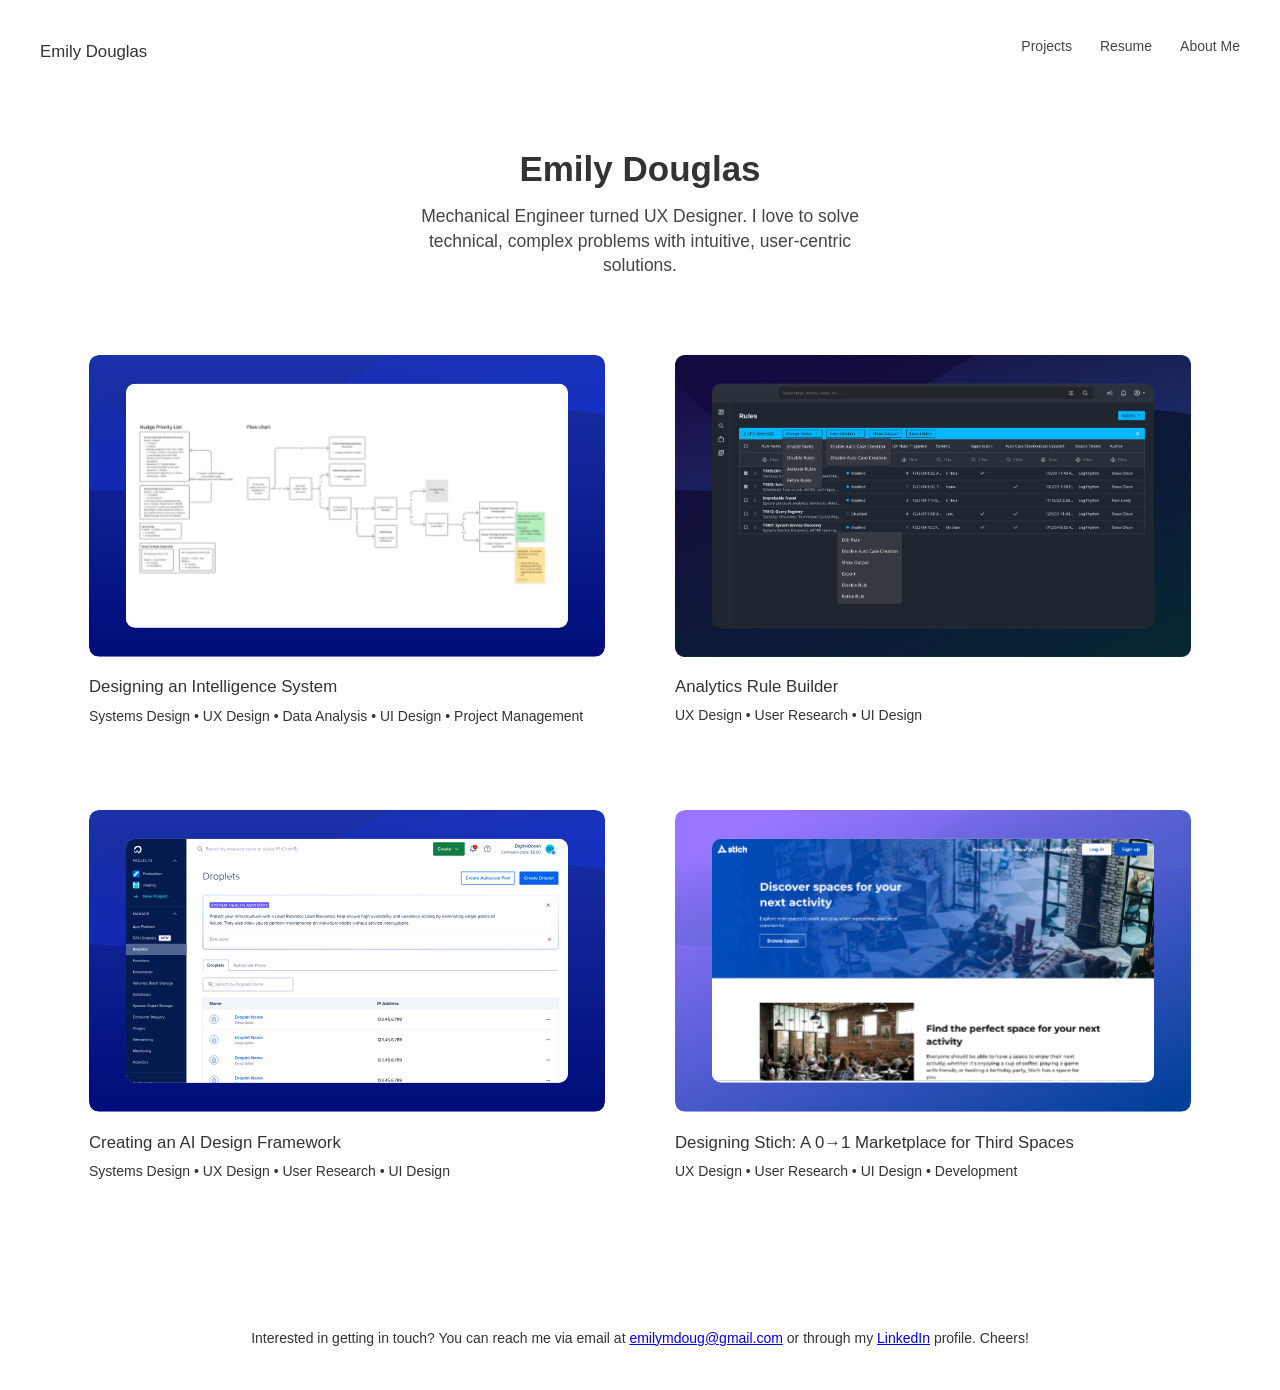
==== index.html @ 31e17107 "stich updates" ====
<!DOCTYPE html>
<html lang="en">
<head>
    <meta charset="UTF-8">
    <meta name="viewport" content="width=device-width, initial-scale=1.0">
    <title>Emily Douglas - Portfolio</title>
    <link rel="stylesheet" href="styles.css">
    <link rel="icon" type="image/svg+xml" href="./images/Favicon.svg">

</head>
<body>
    <header>
        <nav>
            <h4>Emily Douglas</h4>
            <ul>
                <li><a href="index.html">Projects</a></li>
                <li><a href="resume.pdf" target="_blank">Resume</a></li>
                <li><a href="about.html">About Me</a></li>
            </ul>
        </nav>
    </header>

    <div class="hero">
        <h1>Emily Douglas</h1>
        <p>Mechanical Engineer turned UX Designer. I love to solve technical, complex problems with intuitive, user-centric solutions.</p>
    </div>

    <main>
        <section class="projects">
            <div class="project-grid">
                <a href="scalers.html" class="card-link">
                    <div class="project-card">
                        <img src="./images/scalers.svg" alt="UI design of scalers nudge">
                        <h4>Designing an Intelligence System</h4>
                        <p>Systems Design • UX Design • Data Analysis • UI Design • Project Management</p>
                    </div>
                </a>
                
                <a href="analytics-user-research.html" class="card-link">
                    <div class="project-card">
                        <img src="./images/analytics research.png" alt="Analytics Rule Builder">
                        <h4>Analytics Rule Builder</h4>
                        <p>UX Design • User Research • UI Design</p>
                    </div>
                </a>

                <a href="AI design system.html" class="card-link">
                    <div class="project-card">
                        <img src="./images/AI framework.svg" alt="Threat Intel Feeds">
                        <h4>Creating an AI Design Framework</h4>
                        <p>Systems Design • UX Design • User Research • UI Design</p>
                    </div>
                </a>
               
                <a href="stich-spaces.html" class="card-link">
                    <div class="project-card">
                        <img src="./images/stich thumbnail.svg" alt="Stich Spaces">
                        <h4>Designing Stich: A 0→1 Marketplace for Third Spaces</h4>
                        <p>UX Design • User Research • UI Design • Development</p>
                    </div>
                </a>
                 
                
                
                
            </div>
        </section>
    </main>

    <footer>
        <p>Interested in getting in touch? You can reach me via email at <a href="mailto:emilymdoug@gmail.com">emilymdoug@gmail.com</a> or through my <a href="https://www.linkedin.com/in/emdoug/">LinkedIn</a> profile. Cheers!</p>   
    </footer>
</body>
</html>
---- styles.css ----
html {
  font-size: 14px;
}


body {
    font-family: "Geist", sans-serif;
    font-variation-settings: "wght" 300;
    margin: 0;
    padding: 0;
    line-height: 1.6;
    color: #333; 
}

h1 {
    font-size: 2.5rem;
    font-weight: 600;
    margin: 1.5rem 0 1rem 0;
    line-height: 1.2;
}

h2 {
    font-size: 2rem;
    font-weight: 600;
    margin: 0rem 0 1rem 0;
    line-height: 1.3;
}

h3 {
    font-size: 1.5rem;
    font-weight: 500;
    margin: 1.2rem 0 0.8rem 0;
    line-height: 1.4;
}

h4 {
    font-size: 1.2rem;
    font-weight: 500;
    margin: 1rem 0 0.6rem 0;
    line-height: 1.25;
}

p {
    font-size: 1rem;
    font-weight: 400;
    margin: 0 0 1rem 0;
    line-height: 1.4;
    text-align: justify;
}


header {
    font-family: "Geist", sans-serif;
    font-variation-settings: "wght" 300;
    background-color: #fff;
    padding: 1rem;
    /*box-shadow: 0 2px 4px rgba(0,0,0,0.05);*/
    position: sticky;
    align-content: center;
    top: 0;
    z-index: 100;
}

nav {
    display: flex;
    justify-content: space-between;
    align-items: center;
    margin: 1rem auto;
    padding: 0 2 rem;
    max-width: 1200px;
}

nav h1 {
    margin: 0;
}

nav ul {
    list-style: none;
    justify-content: center;
    display: flex;
    gap: 2rem;
    margin: 0;
    padding: 0;
}

nav a {
    text-decoration: none;
    color: #444444;
}

nav a:hover {
    color: #000;
}

main {
    max-width: 1200px;
    margin: 0 auto;
    padding: 2rem 1rem;
}

.hero {
    text-align: center;
    padding: 2rem 0;
    display: flex;
    flex-direction: column;
    justify-content: center;
    align-items: center;
    /* min-height: 50vh; */ 
}

.hero h2 {
    font-size: 3rem;
    margin-bottom: 1rem;
}

.hero p {
    font-size: 1.25rem;
    color: #444444;
    max-width: 500px;
    margin: 0 2rem;
    text-align: center;
}

.projects h3 {
    text-align: left;
    font-size: 2rem;
    margin-bottom: 2rem;
}

.project-grid {
    display: grid;
    grid-template-columns: repeat(2, 1fr);
    gap: 2rem;
    margin: 0 2rem;
}

.project-card {
    padding: 1.5rem;
    border-radius: 8px;
    text-align: left;
}

.project-card img {
    width: 100%;
    height: auto;
    border-radius: 8px 8px 0 0;
    margin-bottom: 1rem;
}

.project-card h4 {
    margin-top: 0;
}

.project-card a {
    color: #007bff;
    text-decoration: none;
}

.project-card a:hover {
    text-decoration: underline;
}

.card-link {
    text-decoration: none;
    color: inherit;
    display: block;
}

.card-link:hover .project-card img {
    transform: translateY(-5px);
    transition: all 0.3s ease;
}

.about, .contact {
    max-width: 800px;
    margin: 0 auto;
    text-align: center;
}

.about h2, .contact h2 {
    font-size: 2.5rem;
    margin-bottom: 1rem;
}

.links {
    display: flex;
    justify-content: center;
    gap: 2rem;
    margin-top: 2rem;
}

.links a {
    color: #007bff;
    text-decoration: none;
}

.links a:hover {
    text-decoration: underline;
}

footer {
    text-align: center;
    padding: 2rem;
    /*background-color: #f8f9fa;*/
    margin-top: 4rem;
    display:flex;
    justify-content: center;
}

.project-detail {
    margin: 0rem auto;
    max-width: 1200px;
    padding: 0;
}

.project-detail-grid {
    display: grid;
    grid-template-columns: 35% 1fr;
    gap: 2rem 4rem;
    align-items: start;
}

.project-detail-aside {
    /*border-left: 4px solid #007bff;*/
    padding-left: 0rem;
}

.project-detail-aside h2 {
    font-size: 2.75rem;
    margin-bottom: 0rem;
}

.project-detail-aside h3 {
    margin: 0rem;
    font-size: 1.5rem;
    font-weight: 600;
}

.project-detail-role {
    color: #666;
    font-weight: 300;
    margin-top: 1rem;
    line-height: 1.6;
}

.project-detail-disclaimer {
    font-size: 0.9rem;
    font-weight: 300;
    color: #666;
    font-style: italic;
    margin-top: 1rem;
}

.project-detail-copy p {
    font-size: 1.1rem;
    line-height: 1.7;
    margin-bottom: 1.5rem;
}

.project-detail-copy h3 {
    margin-top: 2rem;
    margin-bottom: 1rem;
    font-size: 1.75rem;
    
}

ul {
    list-style: disc;
    padding-left: 1.5rem;
    margin-bottom: 0 1.5rem 0 0;
    
    
}

li {
    margin-bottom: 0.5rem;
}

.project-detail-copy ul {
    list-style: disc;
    padding-left: 1.5rem;
    margin-bottom: 0 1.5rem 0 0;
    
    
}

.project-detail-copy figure {
    margin: 0 0;
    display: flex;
    flex-direction: column;
    align-items: center;
    justify-content: center;
}

.project-detail-copy img {
    width: 80%;
    max-width: 80%;
    height: auto;
    border-radius: 4px;
}

.project-detail-copy figcaption {
    margin-top: 0.5rem;
    margin-bottom: 1.5rem;
    font-size: 1rem;
    font-weight: 300;
    color: #6a6a6a;
    text-align: center;
    width: 80%;
}

@media (max-width: 768px) {
    .project-detail-grid {
        grid-template-columns: repeat(auto-fit, minmax(250px, 1fr));
        gap: 16px;
        row-gap: 2rem;
    }

    .project-detail-aside {
        border-left: none;
        padding-left: 0;
    }
}

.small-margin {
    margin-bottom: 0.5rem;
}

.zoomable {
  transition: transform 0.3s ease;
  cursor: zoom-in;
}
.zoomable:focus {
  transform: scale(2); /* Enlarges by 2x */
  outline: none;
  position: relative;
  z-index: 10;
}
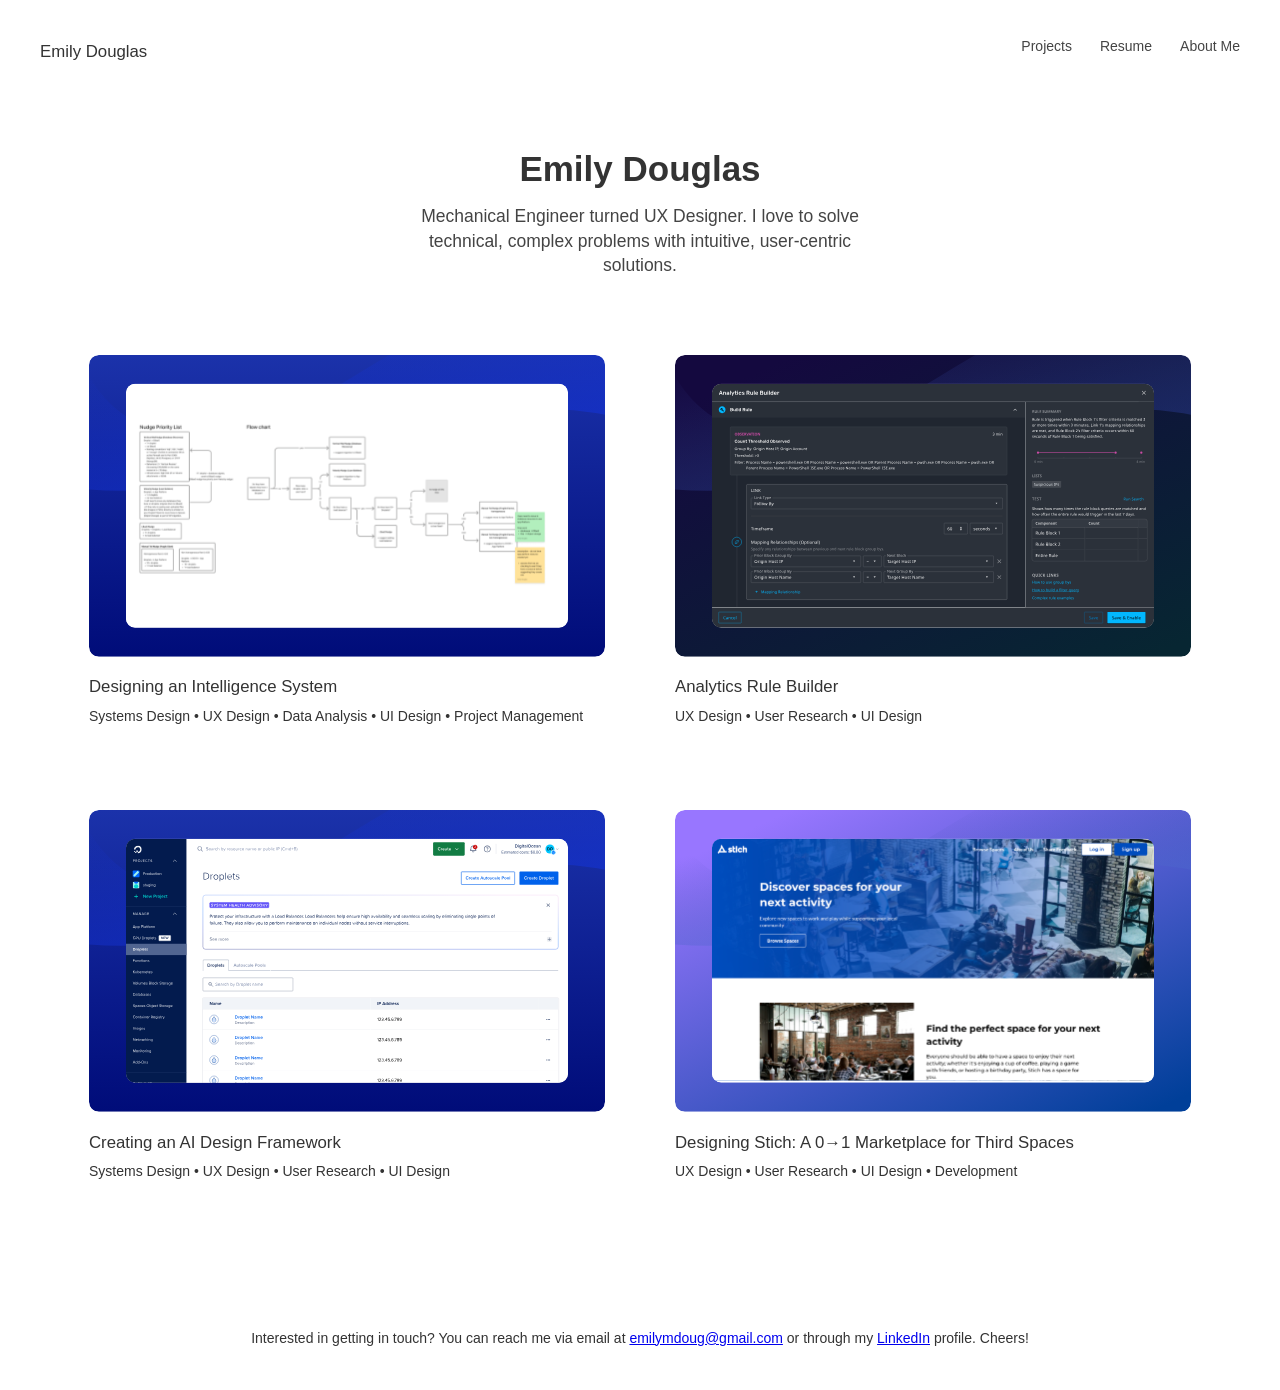
==== commit b0268945: "image updates" ====
--- a/index.html
+++ b/index.html
@@ -38,7 +38,7 @@
                 
                 <a href="analytics-user-research.html" class="card-link">
                     <div class="project-card">
-                        <img src="./images/analytics research.png" alt="Analytics Rule Builder">
+                        <img src="./images/analytics research.svg" alt="Analytics Rule Builder">
                         <h4>Analytics Rule Builder</h4>
                         <p>UX Design • User Research • UI Design</p>
                     </div>
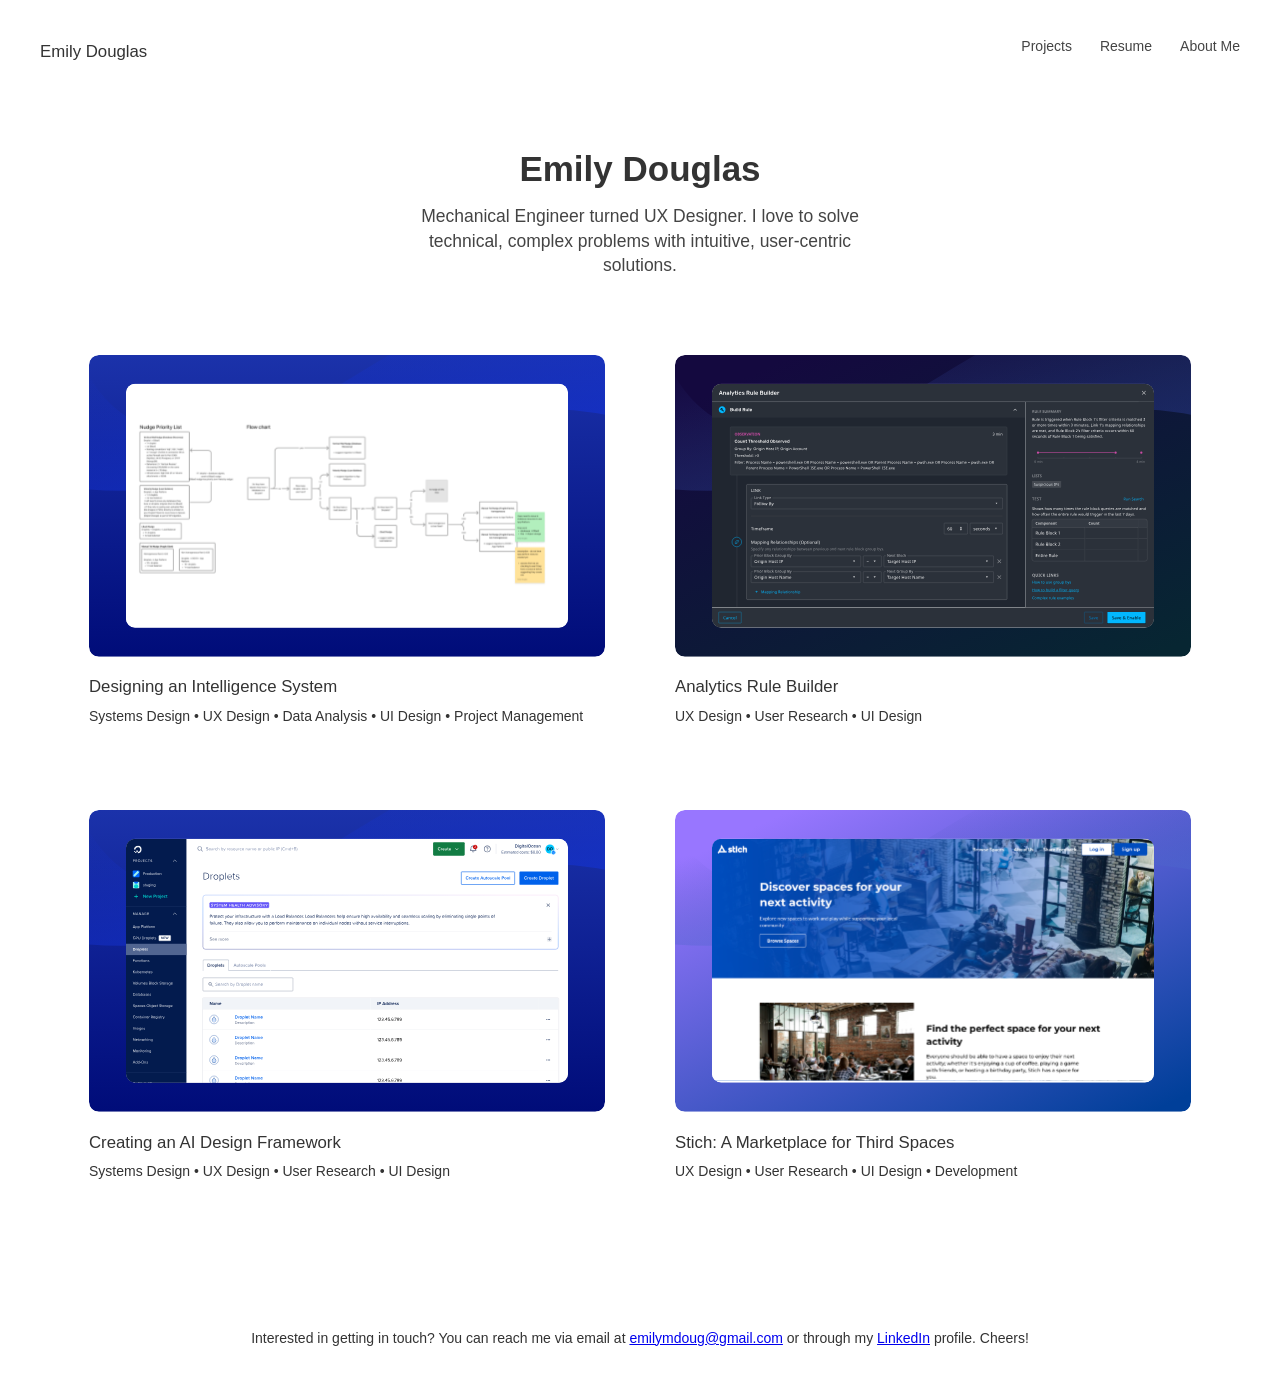
==== commit 78c0a513: "description update" ====
--- a/index.html
+++ b/index.html
@@ -55,7 +55,7 @@
                 <a href="stich-spaces.html" class="card-link">
                     <div class="project-card">
                         <img src="./images/stich thumbnail.svg" alt="Stich Spaces">
-                        <h4>Designing Stich: A 0→1 Marketplace for Third Spaces</h4>
+                        <h4>Stich: A Marketplace for Third Spaces</h4>
                         <p>UX Design • User Research • UI Design • Development</p>
                     </div>
                 </a>
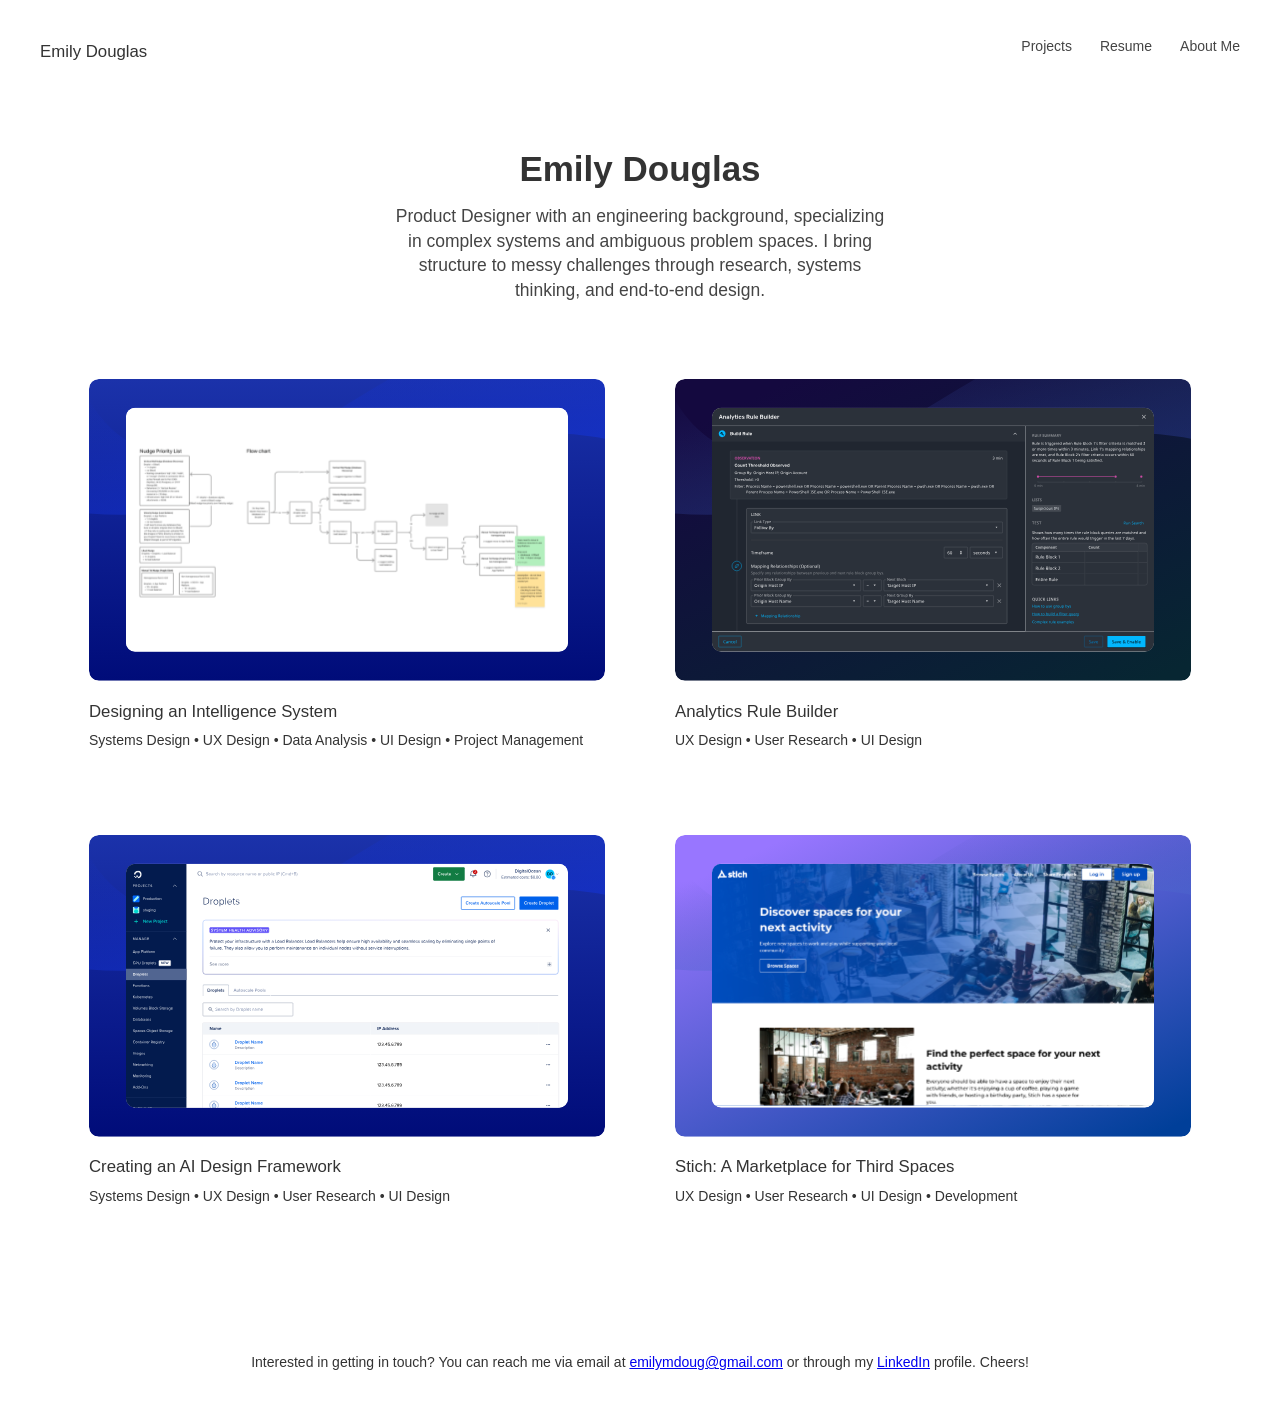
==== commit b816f832: "hero update" ====
--- a/index.html
+++ b/index.html
@@ -22,7 +22,7 @@
 
     <div class="hero">
         <h1>Emily Douglas</h1>
-        <p>Mechanical Engineer turned UX Designer. I love to solve technical, complex problems with intuitive, user-centric solutions.</p>
+        <p>Product Designer with an engineering background, specializing in complex systems and ambiguous problem spaces. I bring structure to messy challenges through research, systems thinking, and end-to-end design.</p>
     </div>
 
     <main>
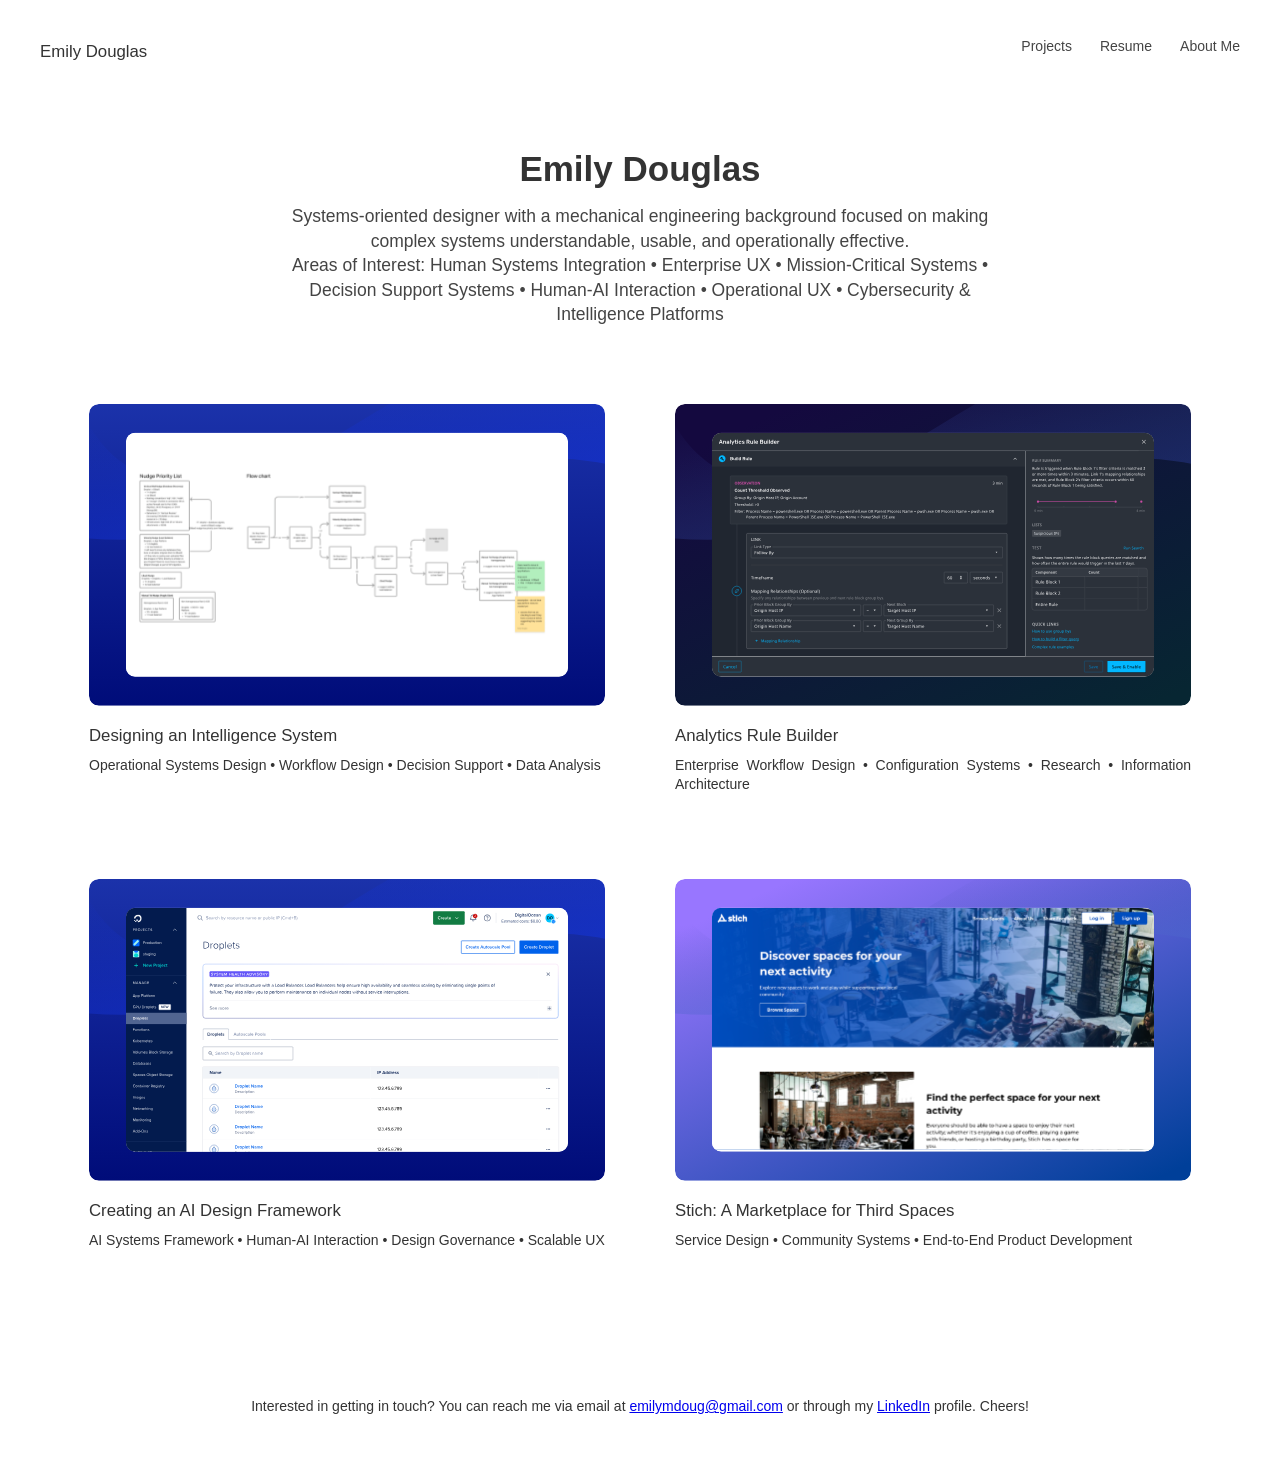
==== commit 9e7cc8ff: "update to make more systems oriented Co-authored-by: Copilot <copilot@github.com>" ====
--- a/index.html
+++ b/index.html
@@ -22,33 +22,34 @@
 
     <div class="hero">
         <h1>Emily Douglas</h1>
-        <p>Product Designer with an engineering background, specializing in complex systems and ambiguous problem spaces. I bring structure to messy challenges through research, systems thinking, and end-to-end design.</p>
+        <p>Systems-oriented designer with a mechanical engineering background focused on making complex systems understandable, usable, and operationally effective.</p>
+        <p>Areas of Interest: Human Systems Integration • Enterprise UX • Mission-Critical Systems • Decision Support Systems • Human-AI Interaction • Operational UX • Cybersecurity & Intelligence Platforms</p>
     </div>
 
     <main>
         <section class="projects">
             <div class="project-grid">
-                <a href="scalers.html" class="card-link">
+                <a href="Intelligence system.html" class="card-link">
                     <div class="project-card">
-                        <img src="./images/scalers.svg" alt="UI design of scalers nudge">
+                        <img src="./images/scalers.svg" alt="UI design of intelligence nudge">
                         <h4>Designing an Intelligence System</h4>
-                        <p>Systems Design • UX Design • Data Analysis • UI Design • Project Management</p>
+                        <p>Operational Systems Design • Workflow Design • Decision Support • Data Analysis</p>
                     </div>
                 </a>
                 
-                <a href="analytics-user-research.html" class="card-link">
+                <a href="analytics-rule-builder.html" class="card-link">
                     <div class="project-card">
                         <img src="./images/analytics research.svg" alt="Analytics Rule Builder">
                         <h4>Analytics Rule Builder</h4>
-                        <p>UX Design • User Research • UI Design</p>
+                        <p>Enterprise Workflow Design • Configuration Systems • Research • Information Architecture</p>
                     </div>
                 </a>
 
-                <a href="AI design system.html" class="card-link">
+                <a href="AI-framework.html" class="card-link">
                     <div class="project-card">
                         <img src="./images/AI framework.svg" alt="Threat Intel Feeds">
                         <h4>Creating an AI Design Framework</h4>
-                        <p>Systems Design • UX Design • User Research • UI Design</p>
+                        <p>AI Systems Framework • Human-AI Interaction • Design Governance • Scalable UX</p>
                     </div>
                 </a>
                
@@ -56,7 +57,7 @@
                     <div class="project-card">
                         <img src="./images/stich thumbnail.svg" alt="Stich Spaces">
                         <h4>Stich: A Marketplace for Third Spaces</h4>
-                        <p>UX Design • User Research • UI Design • Development</p>
+                        <p>Service Design • Community Systems • End-to-End Product Development</p>
                     </div>
                 </a>
                  
--- a/styles.css
+++ b/styles.css
@@ -116,7 +116,15 @@
 .hero p {
     font-size: 1.25rem;
     color: #444444;
-    max-width: 500px;
+    max-width: 700px;
+    margin: 0 2rem;
+    text-align: center;
+}
+
+.hero p2 {
+    font-size: 1.0rem;
+    color: #575757;
+    max-width: 700px;
     margin: 0 2rem;
     text-align: center;
 }
@@ -274,6 +282,7 @@
 
 li {
     margin-bottom: 0.5rem;
+    font-size: 1 rem;
 }
 
 .project-detail-copy ul {
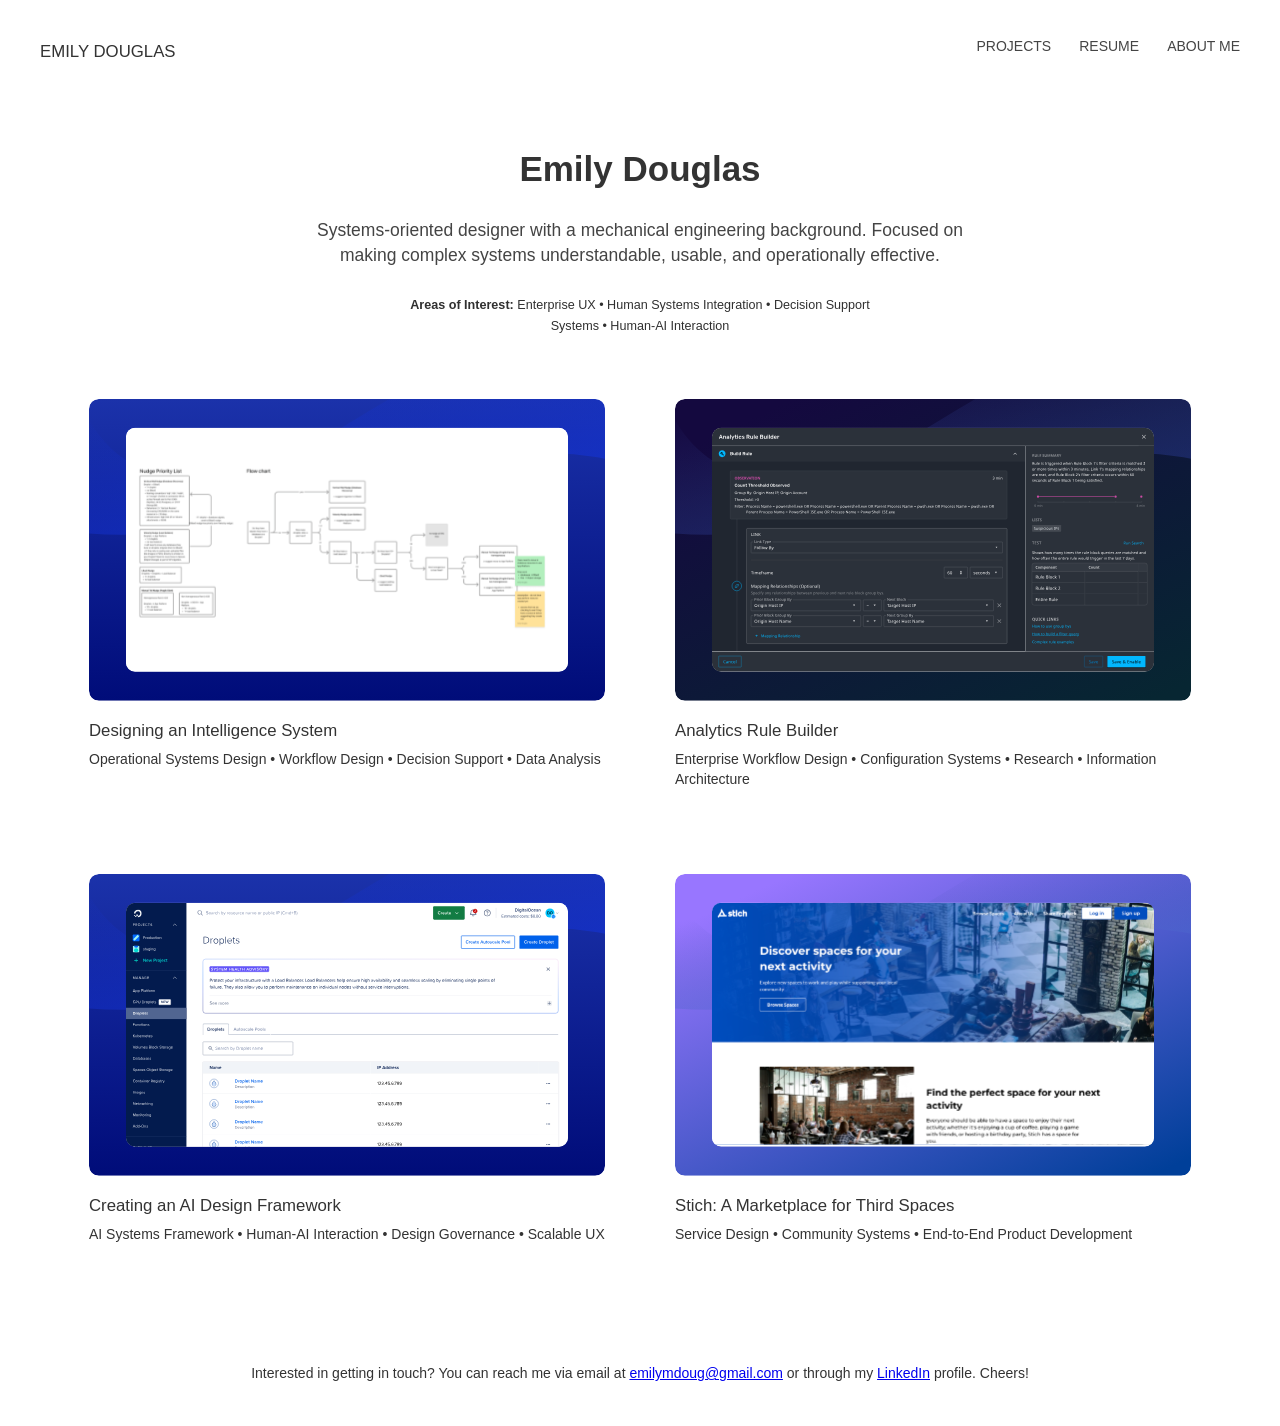
==== commit 0970fbec: "small updates Co-authored-by: Copilot <copilot@github.com>" ====
--- a/index.html
+++ b/index.html
@@ -11,19 +11,19 @@
 <body>
     <header>
         <nav>
-            <h4>Emily Douglas</h4>
+            <h4>EMILY DOUGLAS</h4>
             <ul>
-                <li><a href="index.html">Projects</a></li>
-                <li><a href="resume.pdf" target="_blank">Resume</a></li>
-                <li><a href="about.html">About Me</a></li>
+                <li><a href="index.html">PROJECTS</a></li>
+                <li><a href="resume.pdf" target="_blank">RESUME</a></li>
+                <li><a href="about.html">ABOUT ME</a></li>
             </ul>
         </nav>
     </header>
 
     <div class="hero">
         <h1>Emily Douglas</h1>
-        <p>Systems-oriented designer with a mechanical engineering background focused on making complex systems understandable, usable, and operationally effective.</p>
-        <p>Areas of Interest: Human Systems Integration • Enterprise UX • Mission-Critical Systems • Decision Support Systems • Human-AI Interaction • Operational UX • Cybersecurity & Intelligence Platforms</p>
+        <p>Systems-oriented designer with a mechanical engineering background. Focused on making complex systems understandable, usable, and operationally effective.</p>
+        <p2><b>Areas of Interest:</b> Enterprise UX • Human Systems Integration • Decision Support Systems • Human-AI Interaction</p>
     </div>
 
     <main>
--- a/styles.css
+++ b/styles.css
@@ -95,12 +95,12 @@
 main {
     max-width: 1200px;
     margin: 0 auto;
-    padding: 2rem 1rem;
+    padding: 0rem 1rem;
 }
 
 .hero {
     text-align: center;
-    padding: 2rem 0;
+    padding: 2rem 2rem;
     display: flex;
     flex-direction: column;
     justify-content: center;
@@ -110,22 +110,22 @@
 
 .hero h2 {
     font-size: 3rem;
-    margin-bottom: 1rem;
+    margin-bottom: 2rem;
 }
 
 .hero p {
     font-size: 1.25rem;
     color: #444444;
     max-width: 700px;
-    margin: 0 2rem;
+    margin: 1rem 2rem 1rem 2rem;
     text-align: center;
 }
 
 .hero p2 {
-    font-size: 1.0rem;
-    color: #575757;
-    max-width: 700px;
-    margin: 0 2rem;
+    font-size: 0.9rem;
+    color: #303030;
+    max-width: 500px;
+    margin: 1rem 2rem 0rem 2rem;
     text-align: center;
 }
 
@@ -140,6 +140,14 @@
     grid-template-columns: repeat(2, 1fr);
     gap: 2rem;
     margin: 0 2rem;
+}
+
+.project-grid p {
+    font-size: 1rem;
+    font-weight: 400;
+    margin: 0 0 1rem 0;
+    line-height: 1.4;
+    text-align: left;
 }
 
 .project-card {
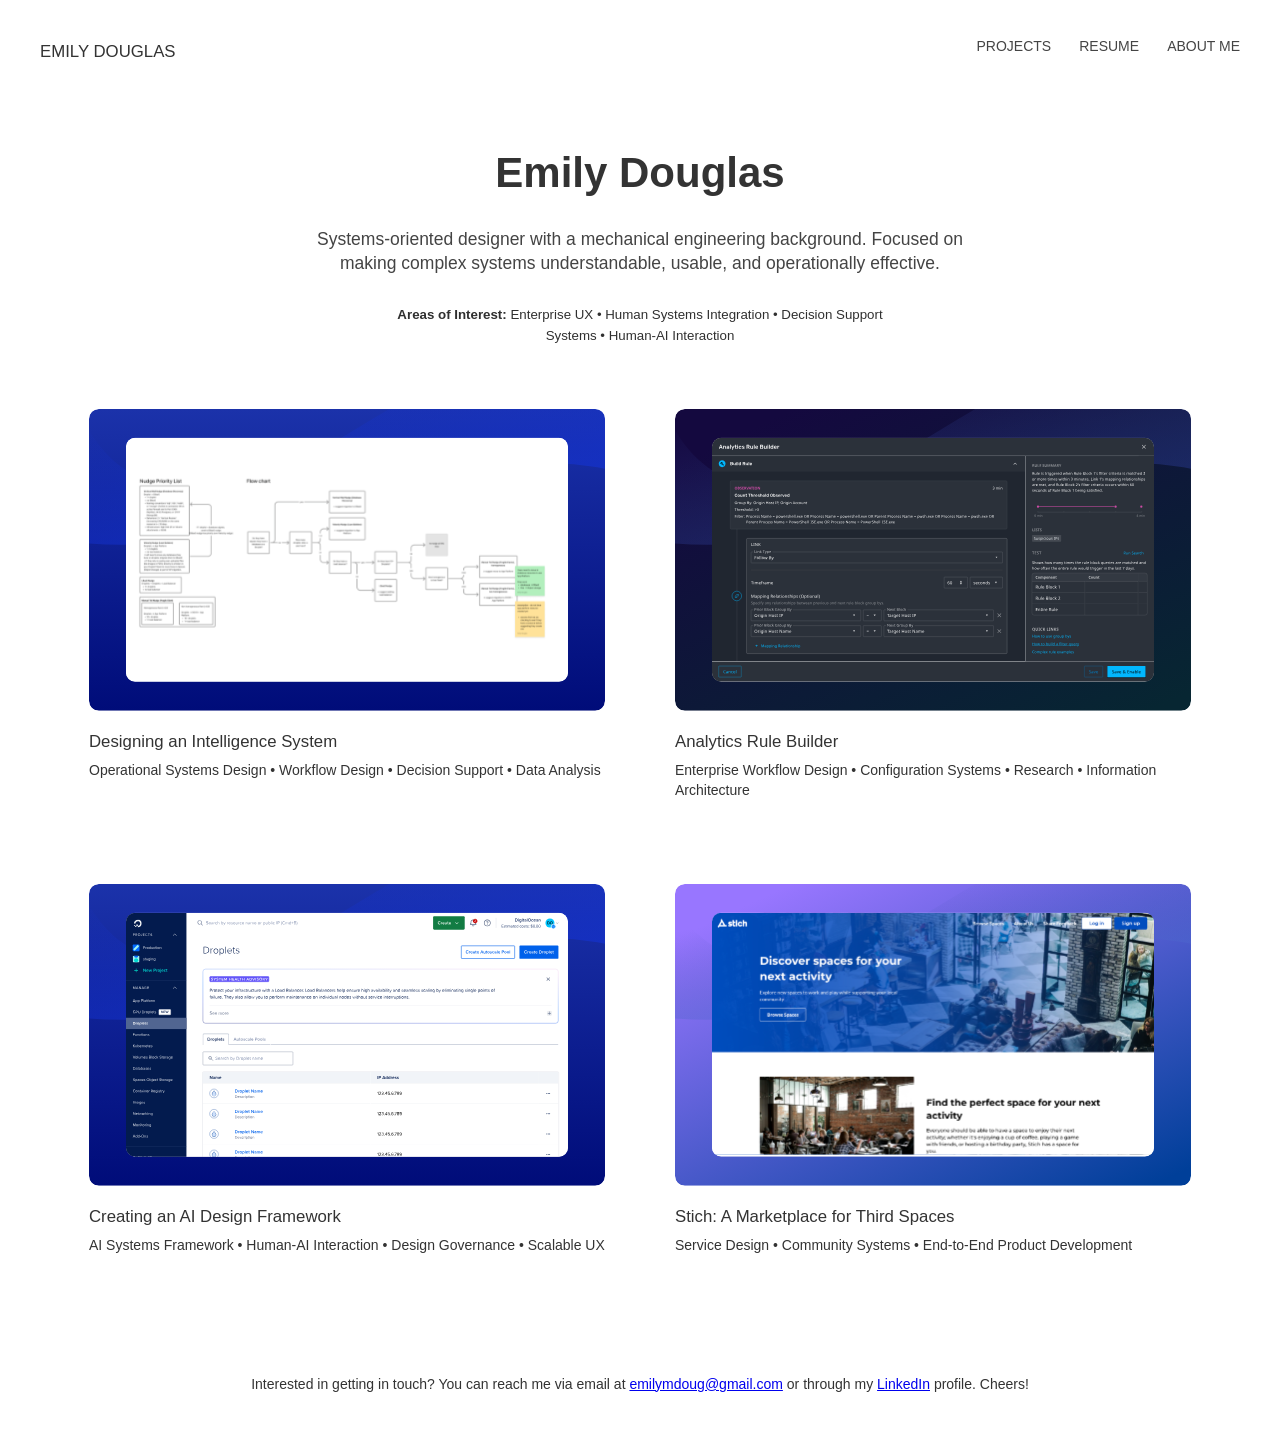
==== commit 64c3a10e: "link update for thumbnail" ====
--- a/index.html
+++ b/index.html
@@ -29,7 +29,7 @@
     <main>
         <section class="projects">
             <div class="project-grid">
-                <a href="Intelligence system.html" class="card-link">
+                <a href="Intelligence-system.html" class="card-link">
                     <div class="project-card">
                         <img src="./images/scalers.svg" alt="UI design of intelligence nudge">
                         <h4>Designing an Intelligence System</h4>
--- a/styles.css
+++ b/styles.css
@@ -13,7 +13,7 @@
 }
 
 h1 {
-    font-size: 2.5rem;
+    font-size: 3rem;
     font-weight: 600;
     margin: 1.5rem 0 1rem 0;
     line-height: 1.2;
@@ -122,7 +122,7 @@
 }
 
 .hero p2 {
-    font-size: 0.9rem;
+    font-size: 0.95rem;
     color: #303030;
     max-width: 500px;
     margin: 1rem 2rem 0rem 2rem;
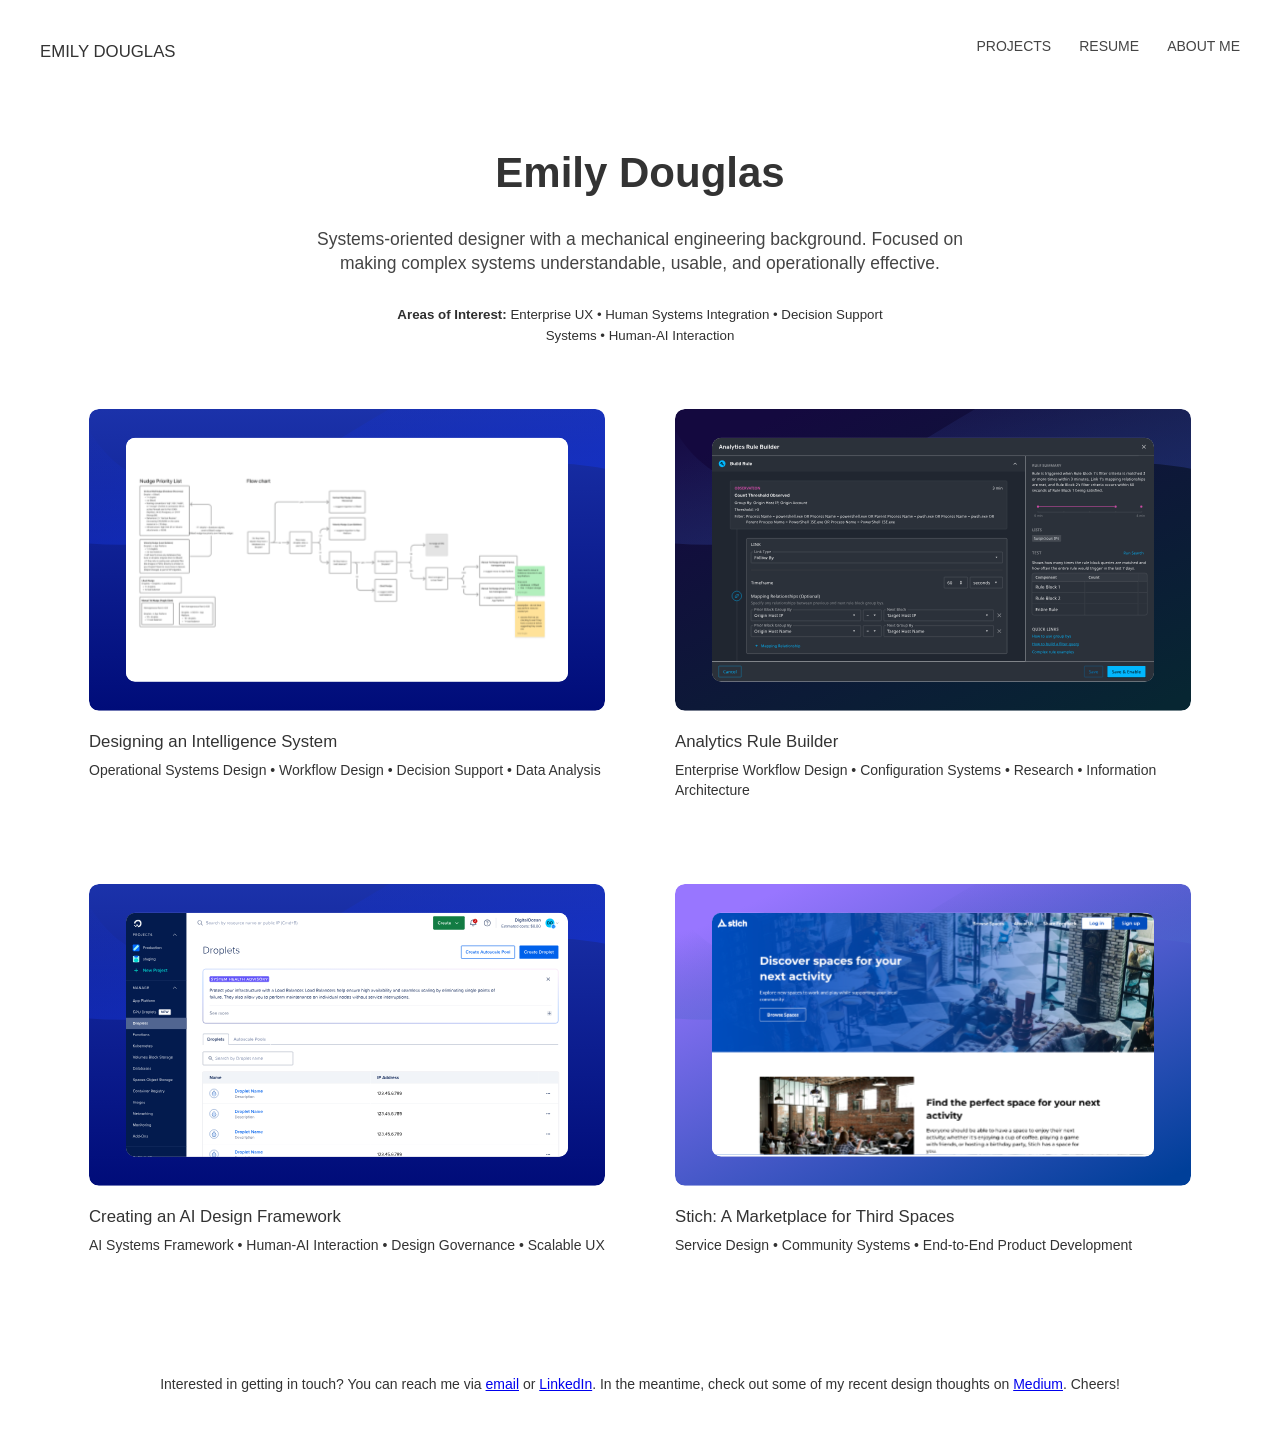
==== commit 10ecae7d: "footer update Co-authored-by: Copilot <copilot@github.com>" ====
--- a/index.html
+++ b/index.html
@@ -60,16 +60,13 @@
                         <p>Service Design • Community Systems • End-to-End Product Development</p>
                     </div>
                 </a>
-                 
-                
-                
-                
+                             
             </div>
         </section>
     </main>
 
     <footer>
-        <p>Interested in getting in touch? You can reach me via email at <a href="mailto:emilymdoug@gmail.com">emilymdoug@gmail.com</a> or through my <a href="https://www.linkedin.com/in/emdoug/">LinkedIn</a> profile. Cheers!</p>   
+        <p>Interested in getting in touch? You can reach me via <a href="mailto:emilymdoug@gmail.com">email</a> or <a href="https://www.linkedin.com/in/emdoug/" target="_blank">LinkedIn</a>. In the meantime, check out some of my recent design thoughts on <a href="https://medium.com/@emily.m.doug" target="_blank">Medium</a>. Cheers!</p>   
     </footer>
 </body>
 </html>
